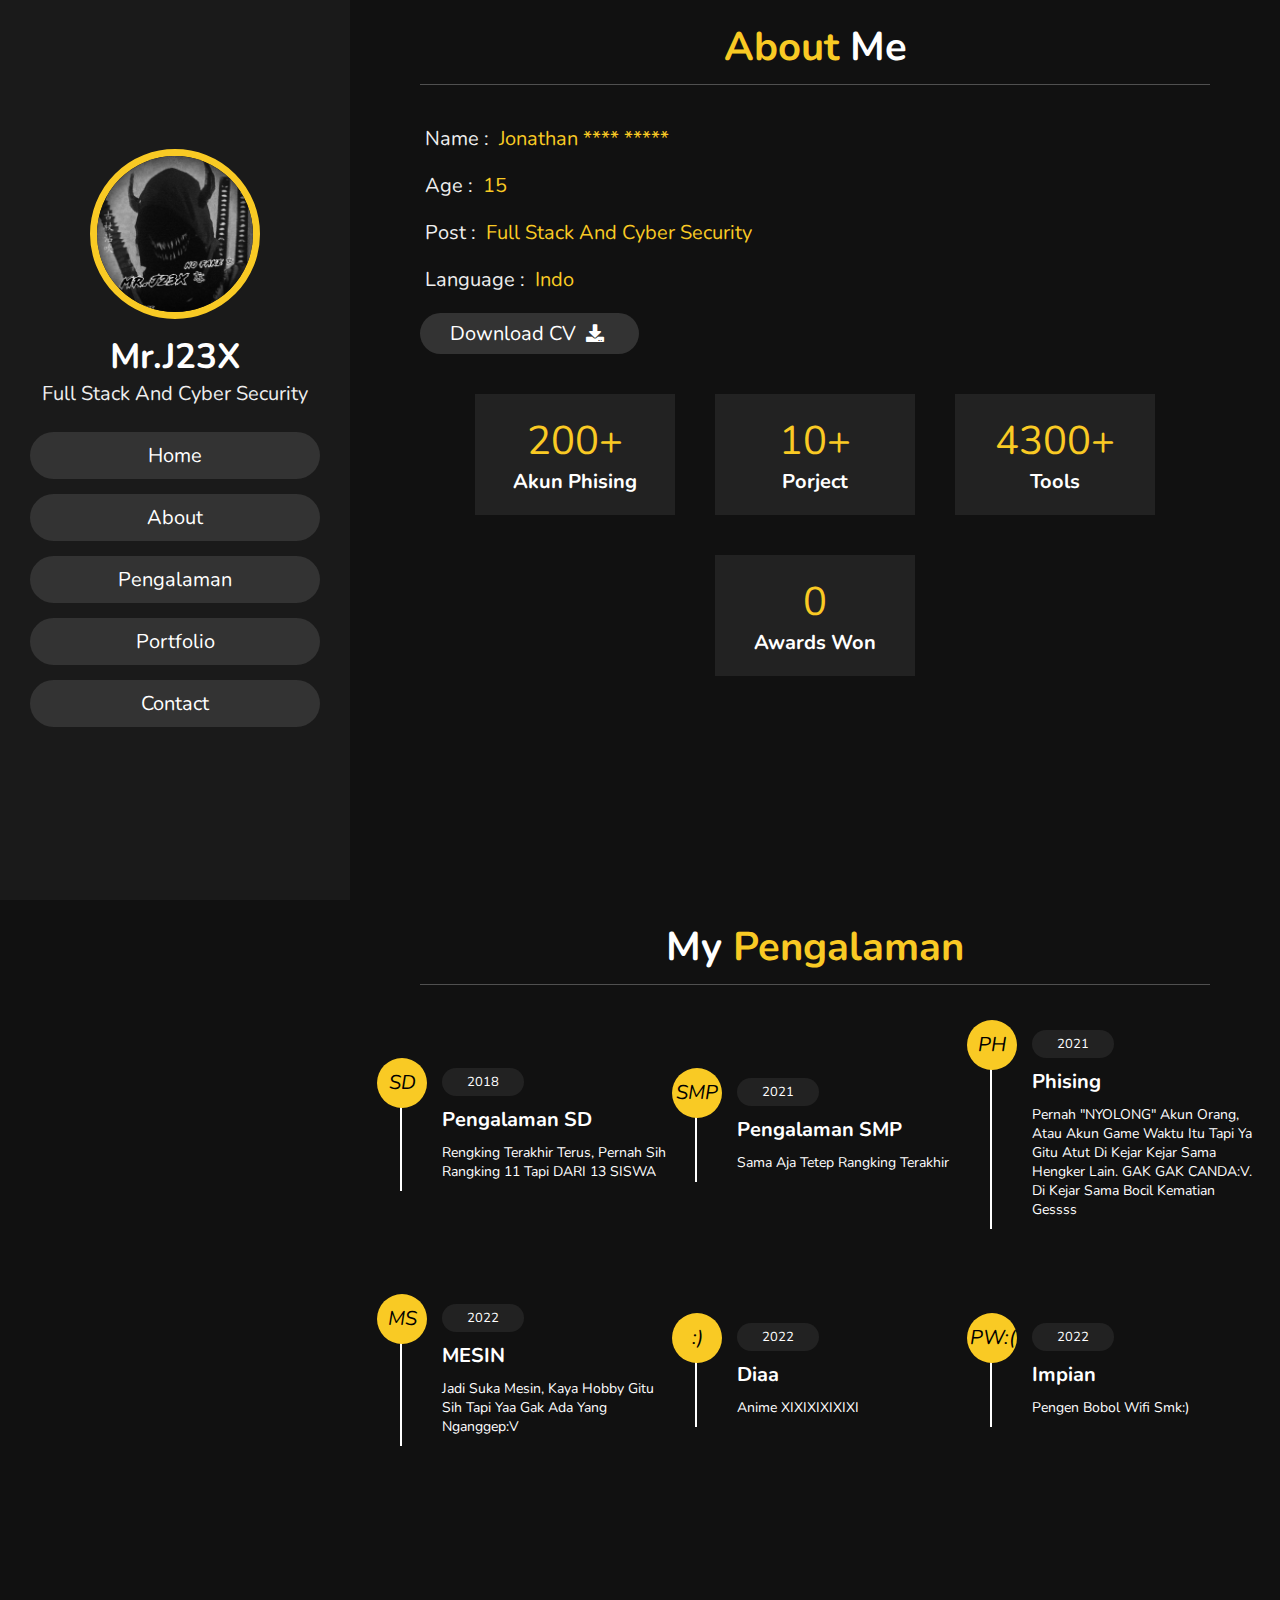
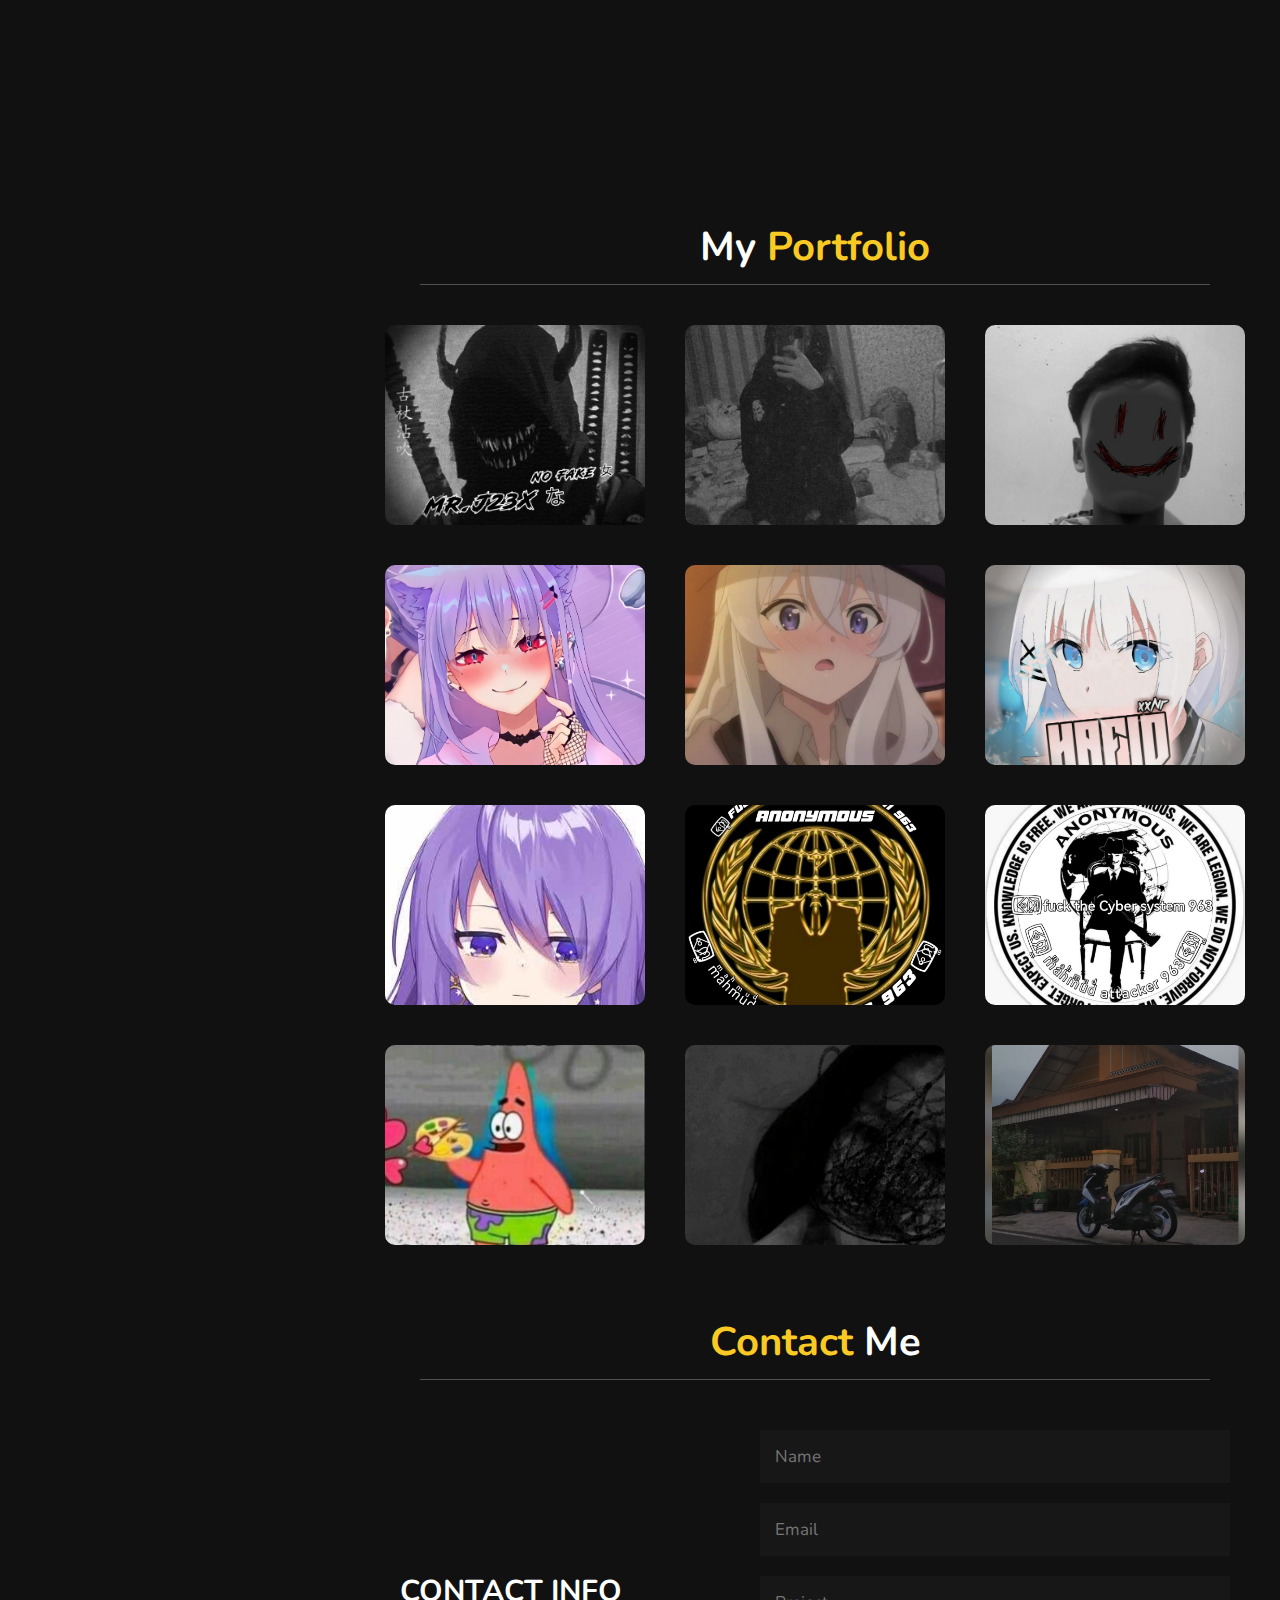
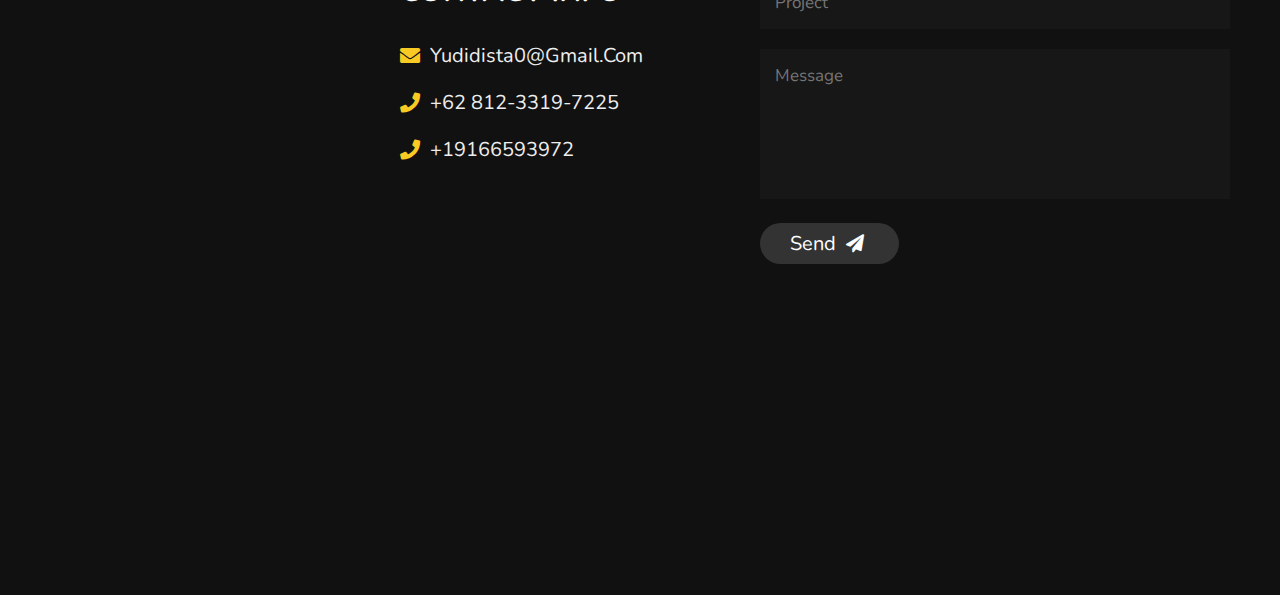
==== all.html @ 498feb42 "Add files via upload" ====
<!DOCTYPE html>
<html lang="en">
<head>
    <meta charset="UTF-8">
    <meta name="viewport" content="width=device-width, initial-scale=1.0">
    <link rel="shortcut icon" type="x-icon" href="aset/img/Mona.png">
    <title>Jonathan</title>

    <!-- font awesome cdn link  -->
    <link rel="stylesheet" href="https://cdnjs.cloudflare.com/ajax/libs/font-awesome/5.15.2/css/all.min.css">

    <!-- custom css file link  -->
    <link rel="stylesheet" href="aset/css/gaya.css">

</head>
<body>
    
<!-- header section starts  -->

<header>

    <div class="user">
        <img src="aset/img/ayam.jpg" alt="">
        <h3 class="name">Mr.J23X</h3>
        <p class="post">full stack and cyber security</p>
    </div>

    <nav class="navbar">
        <ul>
            <li><a href="index.html">home</a></li>
            <li><a href="#about">about</a></li>
            <li><a href="#pengalaman">pengalaman</a></li>
            <li><a href="#portfolio">portfolio</a></li>
            <li><a href="#contact">contact</a></li>
        </ul>
    </nav>

</header>

<!-- header section ends -->

<div id="menu" class="fas fa-bars"></div>

<!-- about section starts  -->

<section class="about" id="about">

<h1 class="heading"> <span>about</span> me </h1>

<div class="row">

    <div class="info">
        <h3> <span> name : </span> Jonathan **** ***** </h3>
        <h3> <span> age : </span> 15 </h3>
        <h3> <span> post : </span> full stack and cyber security </h3>
        <h3> <span> language : </span> Indo </h3>
        <a href="https://drive.google.com/file/d/1eofjl1bVDy9TfVedCB2xWsZqY-2hdpWe/view?usp=drivesdk"><button class="btn"> download CV <i class="fas fa-download"></i> </button></a>
    </div>

    <div class="counter">

        <div class="box">
            <span>200+</span>
            <h3>Akun phising</h3>
        </div>

        <div class="box">
            <span>10+</span>
            <h3>porject</h3>
        </div>

        <div class="box">
            <span>4300+</span>
            <h3>Tools</h3>
        </div>

        <div class="box">
            <span>0</span>
            <h3>awards won</h3>
        </div>

    </div>

</div>

</section>

<!-- about section ends -->

<!-- pengalaman starts  -->

<section class="pengalaman" id="pengalaman">

<h1 class="heading"> my <span>Pengalaman</span></h1>

<div class="box-container">

    <div class="box">
        <i>SD</i>
        <span>2018</span>
        <h3>Pengalaman SD</h3>
        <p>Rengking terakhir terus, pernah sih rangking 11 tapi DARI 13 SISWA</p>
    </div>

    <div class="box">
        <i>SMP</i>
        <span>2021</span>
        <h3>Pengalaman SMP</h3>
        <p>Sama aja tetep rangking terakhir</p>
    </div>

    <div class="box">
        <i>PH</i>
        <span>2021</span>
        <h3>Phising</h3>
        <p>Pernah "NYOLONG" akun orang, atau akun game waktu itu tapi ya gitu atut di kejar kejar sama hengker lain. GAK GAK CANDA:V. Di kejar sama bocil kematian gessss</p>
    </div>

    <div class="box">
        <i>MS</i>
        <span>2022</span>
        <h3>MESIN</h3>
        <p>Jadi suka mesin, kaya hobby gitu sih tapi yaa gak ada yang nganggep:V</p>
    </div>

    <div class="box">
        <i>:)</i>
        <span>2022</span>
        <h3>Diaa</h3>
        <p>Anime XIXIXIXIXIXI</p>
    </div>

    <div class="box">
        <i>PW:(</i>
        <span>2022</span>
        <h3>Impian</h3>
        <p>Pengen bobol wifi smk:)</p>
    </div>

</div>

</section>

<!-- pengalaman ends -->

<!-- portfolio section starts  -->

<section class="portfolio" id="portfolio">

<h1 class="heading"> my <span>portfolio</span> </h1>

<div class="box-container">

    <div class="box">
        <img src="aset/img/ayam.jpg" alt="">
    </div>

    <div class="box">
        <img src="aset/img/temen1.jpg" alt="">
    </div>

    <div class="box">
        <img src="aset/img/yudi.jpg" alt="">
    </div>

    <div class="box">
        <img src="aset/img/portfolio-3.jpg" alt="">
    </div>

    <div class="box">
        <img src="aset/img/portfolio-4.jpg" alt="">
    </div>

    <div class="box">
        <img src="aset/img/HAFID.jpg" alt="">
    </div>

    <div class="box">
        <img src="aset/img/moona.jpg" alt="">
    </div>

    <div class="box">
        <img src="aset/img/963.jpg" alt="">
    </div>

    <div class="box">
        <img src="aset/img/anon.jpg" alt="">
    </div>

    <div class="box">
        <img src="aset/img/iyah.jpg" alt="">
    </div>

    <div class="box">
        <img src="aset/img/temen2.jpg" alt="">
    </div>

    <div class="box">
        <img src="aset/img/keren.jpg" alt="">
    </div>

</div>

</section>

<!-- portfolio section ends -->

<!-- contact section starts  -->

<section class="contact" id="contact">

<h1 class="heading"> <span>contact</span> me </h1>

<div class="row">

    <div class="content">

        <h3 class="title">contact info</h3>

        <div class="info">
            <h3> <i class="fas fa-envelope"></i> yudidista0@gmail.com </h3>
            <h3> <i class="fas fa-phone"></i> +62 812-3319-7225 </h3>
            <h3> <i class="fas fa-phone"></i> +19166593972</h3>
        </div>

    </div>

    <form action="">

        <input type="text" placeholder="name" class="box">
        <input type="email" placeholder="email" class="box">
        <input type="text" placeholder="project" class="box">
        <textarea name="" id="" cols="30" rows="10" class="box message" placeholder="message"></textarea>
        <button type="submit" class="btn"> send <i class="fas fa-paper-plane"></i> </button>

    </form>

</div>

</section>

<!-- contact section ends -->


<!-- scroll top button  -->

<a href="#home" class="top">
    <img src="aset/img/moona.png" alt="">
</a>

<!-- jquery cdn link  -->
<script src="https://cdnjs.cloudflare.com/ajax/libs/jquery/3.6.0/jquery.min.js"></script>

<!-- custom js file link  -->
<script src="aset/js/smutt.js"></script>


</body>
</html>
---- aset/css/gaya.css ----
@import url('https://fonts.googleapis.com/css2?family=Nunito:wght@200;300;400;600&display=swap');

:root {
  --yellow: #f9ca24;
}

* {
  font-family: 'Nunito', sans-serif;
  margin: 0;
  padding: 0;
  box-sizing: border-box;
  text-decoration: none;
  outline: none;
  border: none;
  text-transform: capitalize;
  transition: all 0.2s linear;
}

*::selection {
  background: var(--yellow);
  color: #333;
}

html {
  font-size: 62.5%;
  overflow-x: hidden;
}

html::-webkit-scrollbar {
  width: 1.4rem;
}

html::-webkit-scrollbar-track {
  background: #222;
}

html::-webkit-scrollbar-thumb {
  background: var(--yellow);
}

body {
  background: #111;
  overflow-x: hidden;
  padding-left: 35rem;
}

section {
  min-height: 100vh;
  padding: 1rem;
}

.btn {
  padding: 0.7rem 3rem;
  background: #333;
  color: #fff;
  cursor: pointer;
  margin-top: 1rem;
  font-size: 2rem;
  border-radius: 5rem;
}

.btn i {
  padding: 0 0.5rem;
  font-size: 1.8rem;
}

.btn:hover {
  background: var(--yellow);
}

.heading {
  text-align: center;
  margin: 0 6rem;
  font-size: 4rem;
  padding: 1rem;
  border-bottom: 0.1rem solid #fff4;
  color: #fff;
}

.heading span {
  color: var(--yellow);
}

header {
  position: fixed;
  top: 0;
  left: 0;
  z-index: 1000;
  height: 100%;
  width: 35rem;
  background: #1a1a1a;
  display: flex;
  align-items: center;
  justify-content: center;
  flex-flow: column;
  text-align: center;
}

header .user img {
  height: 17rem;
  width: 17rem;
  border-radius: 50%;
  object-fit: cover;
  margin-bottom: 1rem;
  border: 0.7rem solid var(--yellow);
}

header .user .name {
  font-size: 3.5rem;
  color: #fff;
}

header .user .post {
  font-size: 2rem;
  color: #eee;
}

header .navbar {
  width: 100%;
}

header .navbar ul {
  list-style: none;
  padding: 1rem 3rem;
}

header .navbar ul li a {
  display: block;
  padding: 1rem;
  margin: 1.5rem 0;
  background: #333;
  color: #fff;
  font-size: 2rem;
  border-radius: 5rem;
}

header .navbar ul li a:hover {
  background: var(--yellow);
}

#menu {
  position: fixed;
  top: 2rem;
  right: 2rem;
  background: #333;
  color: #fff;
  cursor: pointer;
  font-size: 2.5rem;
  padding: 1rem 1.5rem;
  z-index: 1000;
  display: none;
}

.home {
  display: flex;
  justify-content: center;
  flex-flow: column;
  padding: 0 15rem;
}

.home h3 {
  font-size: 2.5rem;
  color: #fff;
}

.home h1 {
  font-size: 5rem;
  color: #fff;
}

.home h1 span {
  color: var(--yellow);
}

.home p {
  font-size: 2rem;
  color: #eee;
  padding: 1rem 0;
}

.about .row {
  display: flex;
  align-items: center;
  justify-content: center;
  flex-wrap: wrap;
  padding: 1rem 0;
}

.about .row .info {
  flex: 1 1 48rem;
  padding: 2rem 1rem;
  padding-left: 6rem;
}

.about .row .info h3 {
  font-size: 2rem;
  color: var(--yellow);
  padding: 1rem 0;
  font-weight: normal;
}

.about .row .info h3 span {
  color: #eee;
  padding: 0 0.5rem;
}

.about .row .counter {
  flex: 1 1 48rem;
  display: flex;
  justify-content: center;
  flex-wrap: wrap;
}

.about .row .counter .box {
  width: 20rem;
  background: #222;
  text-align: center;
  padding: 2rem;
  margin: 2rem;
}

.about .row .counter .box span {
  font-size: 4rem;
  color: var(--yellow);
}

.about .row .counter .box h3 {
  font-size: 2rem;
  color: #fff;
}

.pengalaman .box-container {
  display: flex;
  align-items: center;
  justify-content: space-between;
  flex-wrap: wrap;
  padding: 1rem 0;
  padding-left: 3rem;
}

.pengalaman .box-container .box {
  width: 27rem;
  margin: 4rem 1rem;
  padding-left: 4rem;
  border-left: 0.2rem solid #fff;
  position: relative;
}

.pengalaman .box-container .box span {
  font-size: 1.3rem;
  background: #222;
  color: #fff;
  border-radius: 5rem;
  padding: 0.5rem 2.5rem;
}

.pengalaman .box-container .box h3 {
  font-size: 2rem;
  color: #fff;
  padding-top: 1.5rem;
}

.pengalaman .box-container .box p {
  font-size: 1.4rem;
  color: rgb(255, 255, 255);
  padding: 1rem 0;
}

.pengalaman .box-container .box i {
  position: absolute;
  top: -1.5rem;
  left: -2.5rem;
  height: 5rem;
  width: 5rem;
  border-radius: 50%;
  line-height: 5rem;
  text-align: center;
  font-size: 2rem;
  color: rgb(0, 0, 0);
  background: var(--yellow);
}

.pengalaman .box-container .box i {
  position: absolute;
  top: -1.5rem;
  left: -2.5rem;
  height: 5rem;
  width: 5rem;
  border-radius: 50%;
  line-height: 5rem;
  text-align: center;
  font-size: 2rem;
  color: rgb(0, 0, 0);
  background: var(--yellow);
}

.portfolio .box-container {
  display: flex;
  align-items: center;
  justify-content: center;
  flex-wrap: wrap;
  padding: 2rem 0;
}

.portfolio .box-container .box {
  height: 20rem;
  width: 26rem;
  border-radius: 1rem;
  margin: 2rem;
  overflow: hidden;
  cursor: pointer;
}

.portfolio .box-container .box img {
  height: 100%;
  width: 100%;
  object-fit: cover;
}

.portfolio .box-container .box:hover img {
  transform: scale(1.2);
}

.contact .row {
  display: flex;
  align-items: center;
  justify-content: center;
  flex-wrap: wrap;
}

.contact .row .content {
  flex: 1 1 30rem;
  padding: 4rem;
  padding-bottom: 0;
}

.contact .row form {
  flex: 1 1 45rem;
  padding: 2rem;
  margin: 2rem;
  margin-bottom: 4rem;
}

.contact .row form .box {
  padding: 1.5rem;
  margin: 1rem 0;
  background: #3333;
  color: #fff;
  text-transform: none;
  font-size: 1.7rem;
  width: 100%;
}

.contact .row form .box::placeholder {
  text-transform: capitalize;
}

.contact .row form .message {
  height: 15rem;
  resize: none;
}

.contact .row .content .title {
  text-transform: uppercase;
  color: #fff;
  font-size: 3rem;
  padding-bottom: 2rem;
}

.contact .row .content .info h3 {
  display: flex;
  align-items: center;
  font-size: 2rem;
  color: #eee;
  padding: 1rem 0;
  font-weight: normal;
}

.contact .row .content .info h3 i {
  padding-right: 1rem;
  color: var(--yellow);
}

.top {
  position: fixed;
  bottom: 7.5rem;
  right: 2rem;
  z-index: 100;
  display: none;
}

/* media queries  */

@media (max-width: 1200px) {
  html {
    font-size: 55%;
  }

  .home {
    padding: 1rem 4rem;
  }
}

@media (max-width: 991px) {
  header {
    left: -120%;
  }

  #menu {
    display: block;
  }

  header.toggle {
    left: 0%;
  }

  body {
    padding: 0;
  }
}

@media (max-width: 768px) {
  html {
    font-size: 50%;
  }
}

@media (max-width: 400px) {
  header {
    width: 100vw;
  }

  .heading {
    margin: 0 3rem;
  }

  .about .row .counter .box {
    width: 100%;
  }

  .education .box-container .box {
    width: 100%;
  }

  .portfolio .box-container .box {
    width: 100%;
  }

  .contact .row form {
    margin: 3rem 0;
  }
}
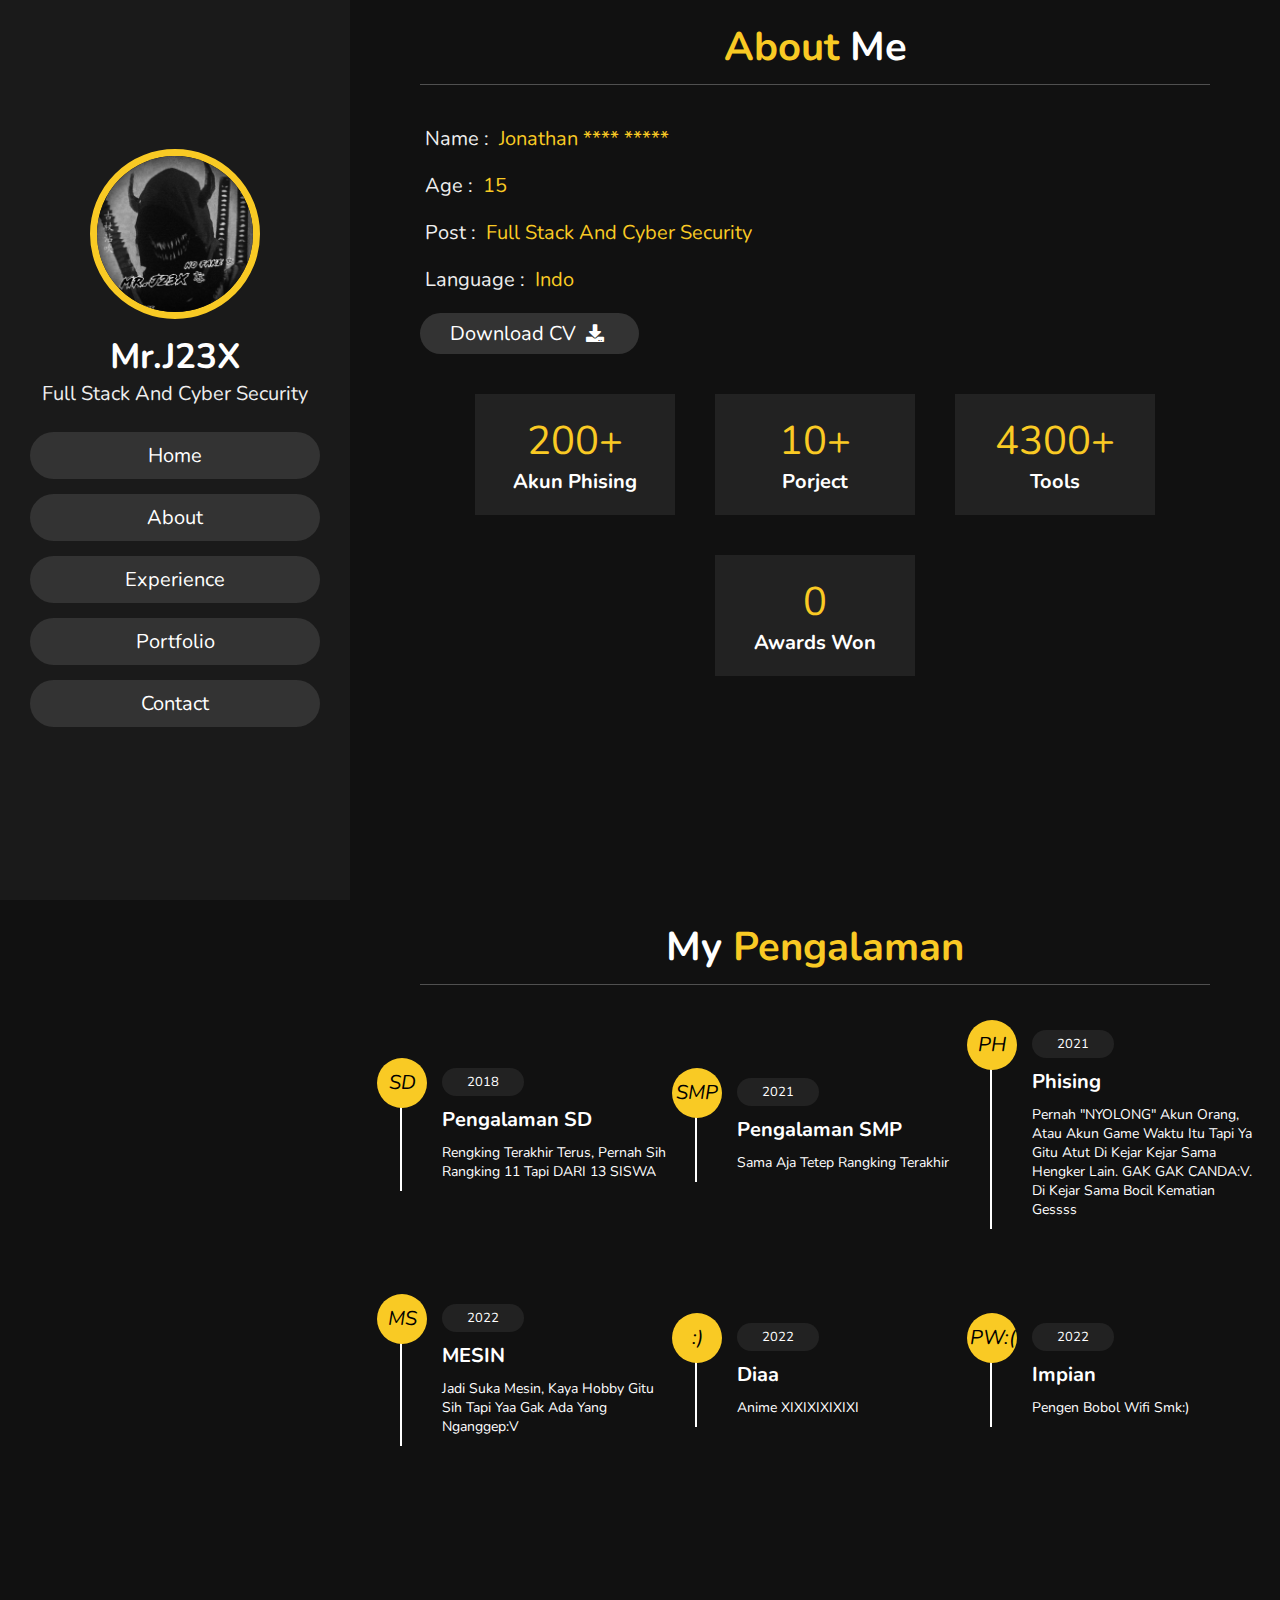
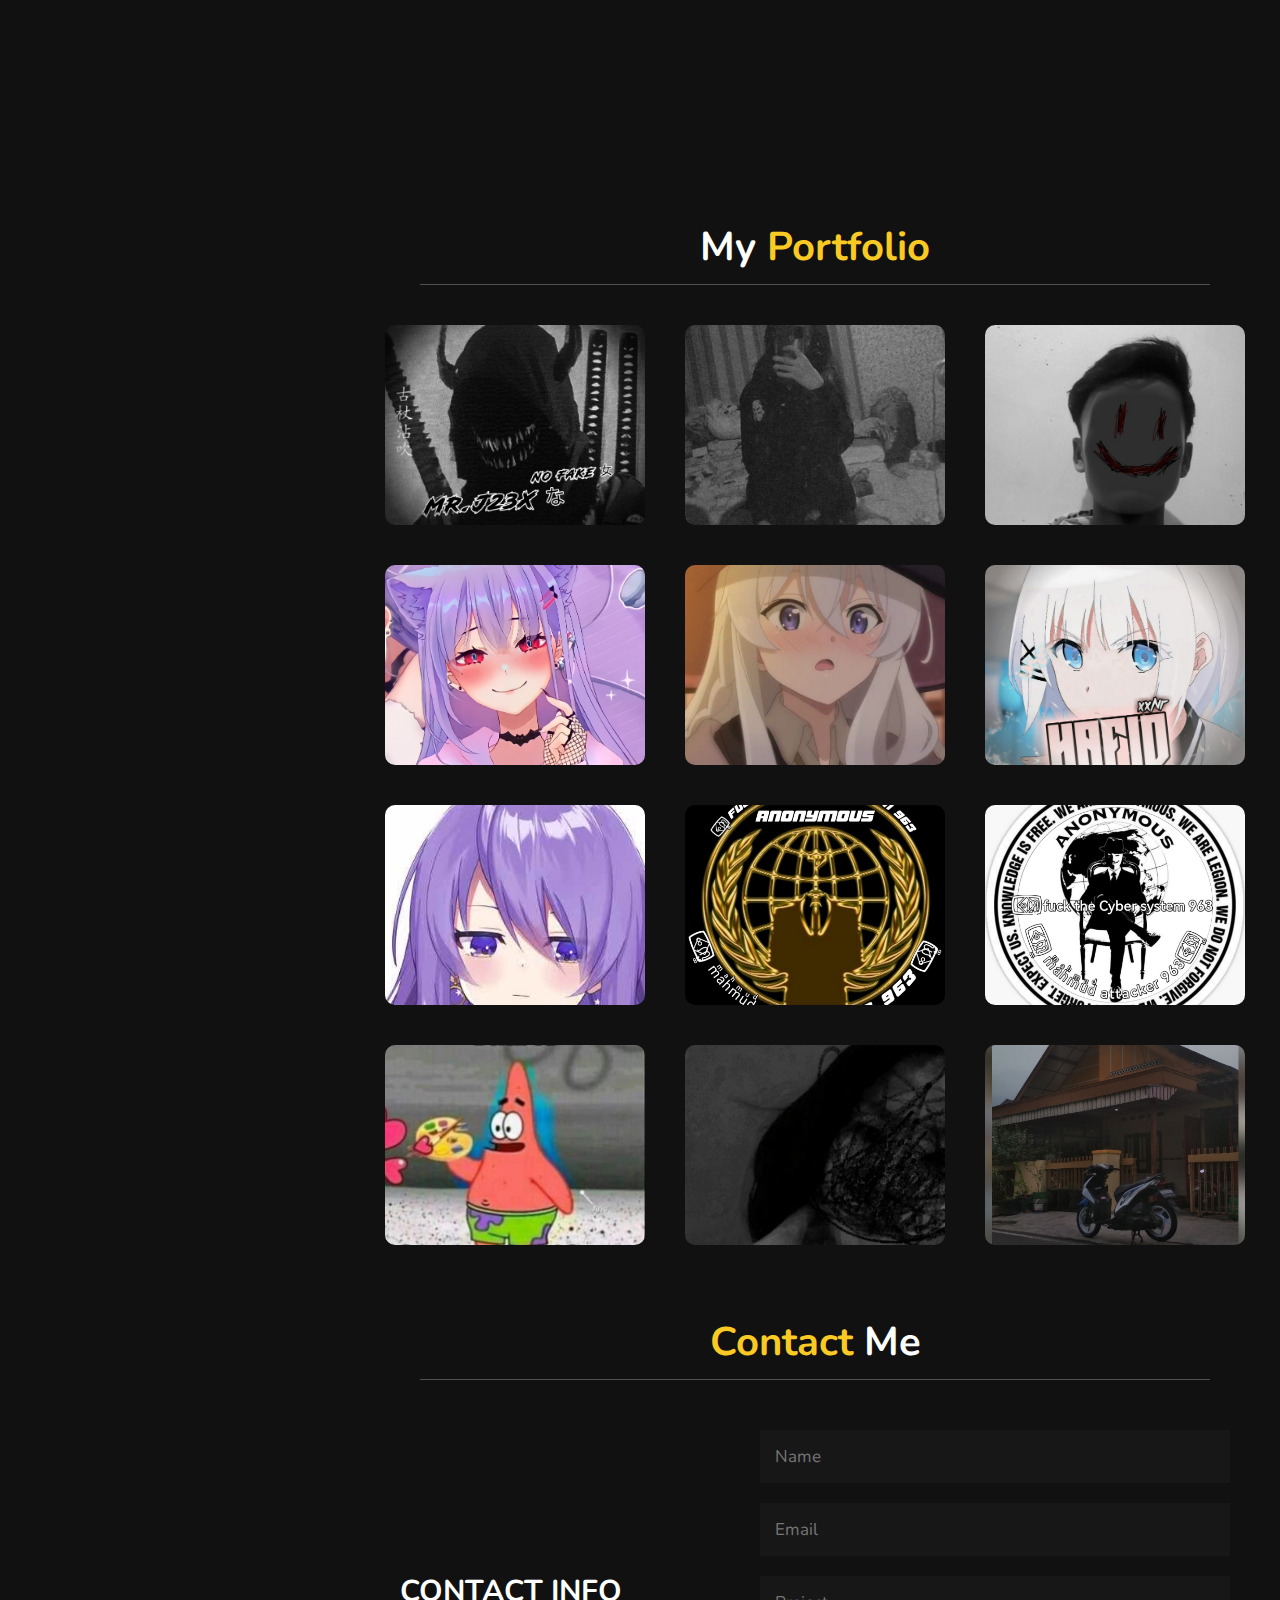
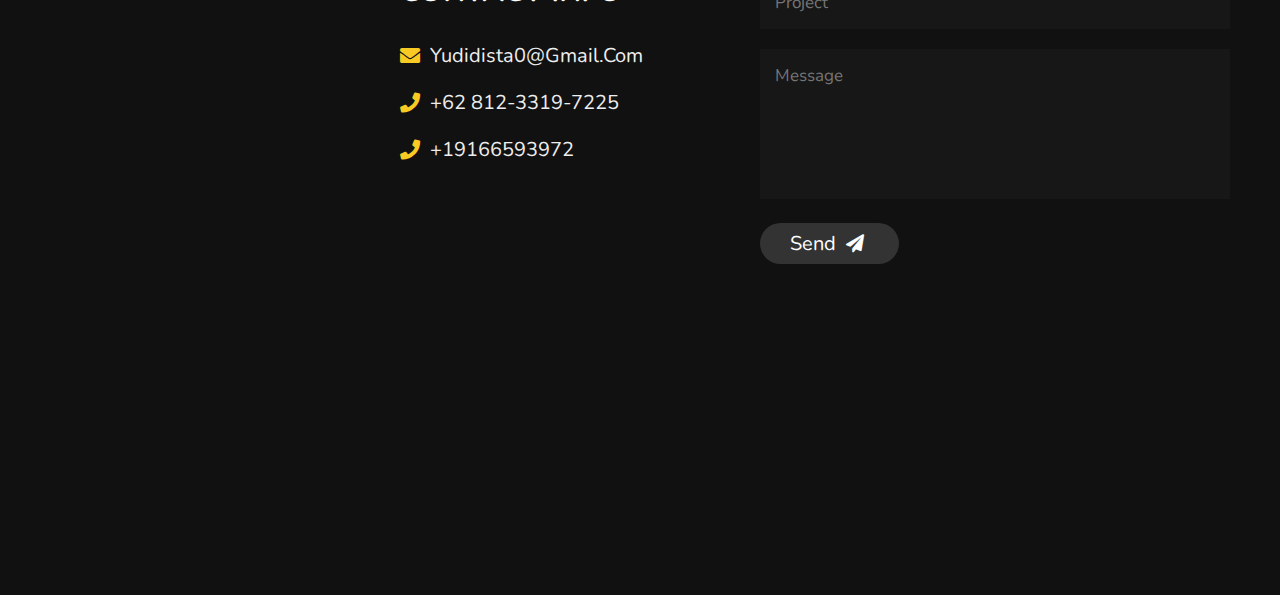
==== commit e1f12880: "Update all.html" ====
--- a/all.html
+++ b/all.html
@@ -29,7 +29,7 @@
         <ul>
             <li><a href="index.html">home</a></li>
             <li><a href="#about">about</a></li>
-            <li><a href="#pengalaman">pengalaman</a></li>
+            <li><a href="#pengalaman">experience</a></li>
             <li><a href="#portfolio">portfolio</a></li>
             <li><a href="#contact">contact</a></li>
         </ul>
@@ -256,4 +256,4 @@
 
 
 </body>
-</html>+</html>
